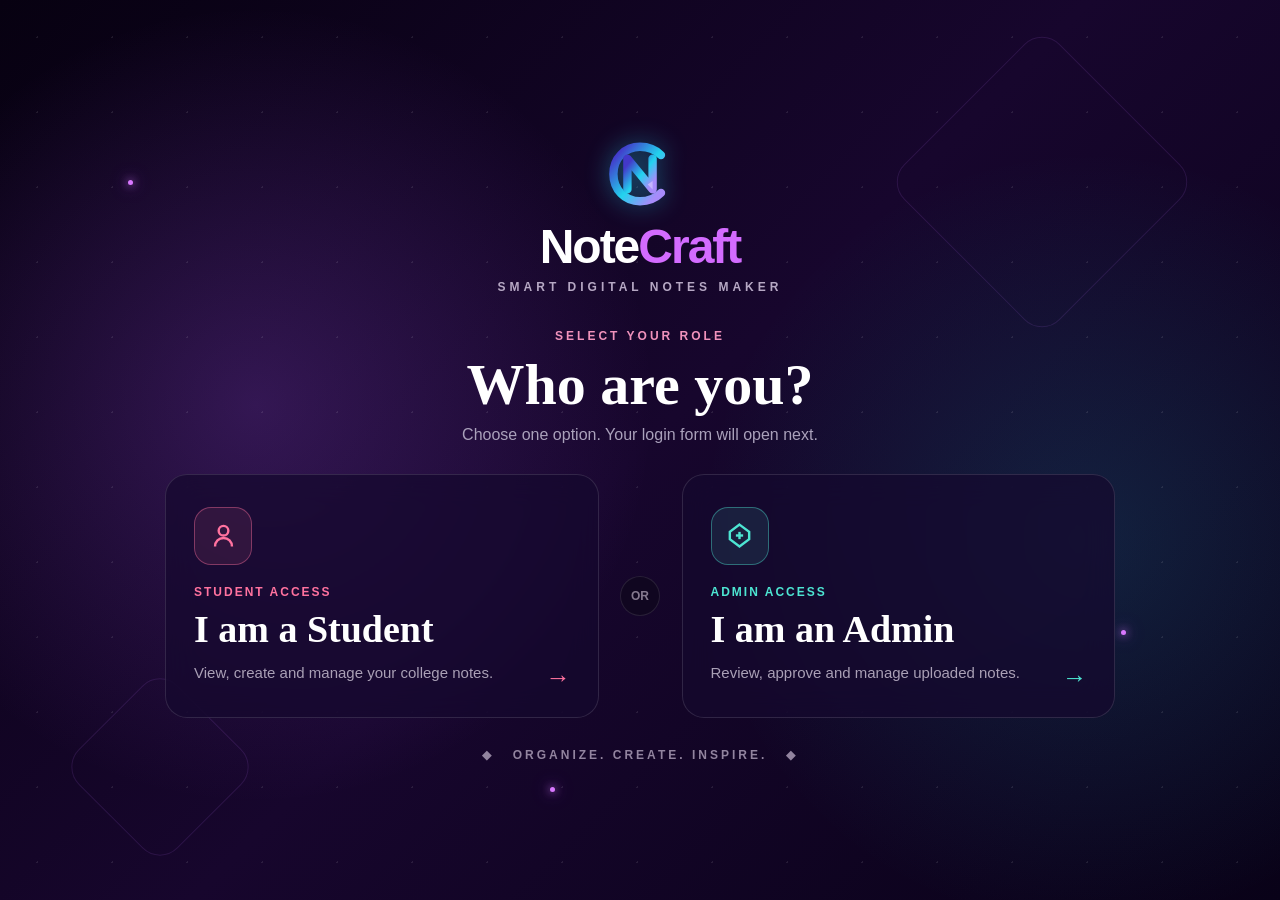
==== index.html @ 74c0f125 "Initial NoteCraft project" ====
<!DOCTYPE html>
<html lang="en">

<head>
    <meta charset="UTF-8">

    <meta
        name="viewport"
        content="width=device-width, initial-scale=1.0"
    >

    <title>NoteCraft - Select Role</title>

    <link rel="stylesheet" href="role.css">
</head>

<body>

    <div class="background">
        <span class="shape shape-one"></span>
        <span class="shape shape-two"></span>

        <span class="star star-one"></span>
        <span class="star star-two"></span>
        <span class="star star-three"></span>
    </div>

    <main class="role-page">

        <!-- Brand -->
        <header class="brand-section">

            <!-- Code-generated logo -->
            <svg
                class="brand-logo"
                viewBox="0 0 100 100"
                xmlns="http://www.w3.org/2000/svg"
                aria-label="NoteCraft logo"
            >
                <defs>
                    <linearGradient
                        id="brandGradient"
                        x1="10%"
                        y1="10%"
                        x2="90%"
                        y2="90%"
                    >
                        <stop
                            offset="0%"
                            stop-color="#4338ca"
                        />

                        <stop
                            offset="55%"
                            stop-color="#22d3ee"
                        />

                        <stop
                            offset="100%"
                            stop-color="#a78bfa"
                        />
                    </linearGradient>
                </defs>

                <!-- Letter C -->
                <path
                    d="
                        M80 23
                        C72 15 62 11 50 11
                        C28 11 12 28 12 50
                        C12 72 28 89 50 89
                        C63 89 73 84 80 77
                    "
                    fill="none"
                    stroke="url(#brandGradient)"
                    stroke-width="12"
                    stroke-linecap="round"
                />

                <!-- Letter N -->
                <path
                    d="
                        M32 72
                        V28
                        L68 72
                        V28
                    "
                    fill="none"
                    stroke="url(#brandGradient)"
                    stroke-width="12"
                    stroke-linecap="round"
                    stroke-linejoin="round"
                />

                <path
                    d="M61 65 L68 72 L68 60 Z"
                    fill="#c4b5fd"
                />
            </svg>

            <h1>
                Note<span>Craft</span>
            </h1>

            <p class="tagline">
                SMART DIGITAL NOTES MAKER
            </p>

        </header>

        <!-- Role selection -->
        <section class="role-section">

            <p class="small-title">
                SELECT YOUR ROLE
            </p>

            <h2>Who are you?</h2>

            <p class="description">
                Choose one option. Your login form will open next.
            </p>

            <div class="role-grid">

                <!-- Student -->
                <button
                    class="role-card student-card"
                    type="button"
                    data-role="student"
                >

                    <span class="role-icon">

                        <svg viewBox="0 0 24 24">
                            <circle
                                cx="12"
                                cy="8"
                                r="4"
                            ></circle>

                            <path
                                d="M5 21c0-4 3-7 7-7s7 3 7 7"
                            ></path>
                        </svg>

                    </span>

                    <span class="role-label">
                        STUDENT ACCESS
                    </span>

                    <h3>I am a Student</h3>

                    <p>
                        View, create and manage your college notes.
                    </p>

                    <span class="arrow">→</span>

                </button>

                <div class="or-divider">
                    <span>OR</span>
                </div>

                <!-- Admin -->
                <button
                    class="role-card admin-card"
                    type="button"
                    data-role="admin"
                >

                    <span class="role-icon">

                        <svg viewBox="0 0 24 24">
                            <path
                                d="M12 3l8 6v6l-8 6-8-6V9z"
                            ></path>

                            <path d="M9 12h6"></path>
                            <path d="M12 9v6"></path>
                        </svg>

                    </span>

                    <span class="role-label">
                        ADMIN ACCESS
                    </span>

                    <h3>I am an Admin</h3>

                    <p>
                        Review, approve and manage uploaded notes.
                    </p>

                    <span class="arrow">→</span>

                </button>

            </div>

        </section>

        <footer>
            ◆ &nbsp; ORGANIZE. CREATE. INSPIRE. &nbsp; ◆
        </footer>

    </main>

    <script src="role.js"></script>

</body>
</html>
---- role.css ----
* {
    margin: 0;
    padding: 0;
    box-sizing: border-box;
}

:root {
    --text: #ffffff;
    --muted: #aaa1bb;
    --student: #ff729f;
    --admin: #4de5d2;
}

body {
    min-height: 100vh;

    font-family: Arial, Helvetica, sans-serif;

    color: var(--text);

    background:
        radial-gradient(
            circle at 20% 45%,
            rgba(168, 85, 247, 0.23),
            transparent 35%
        ),
        radial-gradient(
            circle at 85% 60%,
            rgba(34, 211, 238, 0.14),
            transparent 32%
        ),
        linear-gradient(
            135deg,
            #070111,
            #17062d,
            #090218
        );

    overflow-x: hidden;
}

button {
    font: inherit;
}


/* Background */

.background {
    position: fixed;
    inset: 0;

    overflow: hidden;
    pointer-events: none;
}

.background::before {
    content: "";

    position: absolute;
    inset: 0;

    background-image:
        radial-gradient(
            circle,
            rgba(255, 255, 255, 0.8) 1px,
            transparent 1px
        );

    background-size: 75px 75px;

    opacity: 0.12;
}

.shape {
    position: absolute;

    width: 220px;
    height: 220px;

    border: 1px solid rgba(190, 120, 255, 0.13);
    border-radius: 25px;

    transform: rotate(45deg);
}

.shape-one {
    top: 8%;
    right: 10%;
}

.shape-two {
    width: 140px;
    height: 140px;

    bottom: 7%;
    left: 7%;
}

.star {
    position: absolute;

    width: 5px;
    height: 5px;

    border-radius: 50%;

    background: #d978ff;

    box-shadow:
        0 0 8px #d978ff,
        0 0 18px #a855f7;
}

.star-one {
    top: 20%;
    left: 10%;
}

.star-two {
    top: 70%;
    right: 12%;
}

.star-three {
    bottom: 12%;
    left: 43%;
}


/* Main page */

.role-page {
    position: relative;
    z-index: 1;

    min-height: 100vh;

    display: flex;
    flex-direction: column;
    justify-content: center;
    align-items: center;

    padding: 35px 20px;
}


/* Brand */

.brand-section {
    margin-bottom: 35px;
    text-align: center;
}

.brand-logo {
    display: block;

    width: 70px;
    height: 70px;

    margin: 0 auto 10px;

    filter:
        drop-shadow(
            0 0 12px
            rgba(34, 211, 238, 0.4)
        );
}

.brand-section h1 {
    font-size: clamp(34px, 5vw, 48px);
    letter-spacing: -2px;
}

.brand-section h1 span {
    color: #d36bff;
}

.tagline {
    margin-top: 6px;

    color: #b6a8c4;

    font-size: 12px;
    font-weight: bold;

    letter-spacing: 4px;
}


/* Role section */

.role-section {
    width: min(950px, 100%);
    text-align: center;
}

.small-title {
    color: #f092bc;

    font-size: 12px;
    font-weight: bold;

    letter-spacing: 3px;
}

.role-section h2 {
    margin-top: 8px;

    font-family: Georgia, "Times New Roman", serif;

    font-size: clamp(40px, 6vw, 58px);
}

.description {
    margin-top: 8px;

    color: var(--muted);
    font-size: 16px;
}


/* Cards */

.role-grid {
    margin-top: 30px;

    display: grid;
    grid-template-columns:
        minmax(0, 1fr)
        55px
        minmax(0, 1fr);

    align-items: center;
    gap: 14px;
}

.role-card {
    position: relative;

    min-height: 225px;

    padding: 32px 28px;

    color: white;
    text-align: left;

    background: rgba(22, 9, 46, 0.72);

    border: 1px solid rgba(255, 255, 255, 0.12);
    border-radius: 22px;

    backdrop-filter: blur(15px);

    cursor: pointer;

    transition:
        transform 0.25s ease,
        border-color 0.25s ease,
        box-shadow 0.25s ease;
}

.role-card:hover {
    transform: translateY(-7px);
}

.student-card:hover {
    border-color: rgba(255, 114, 159, 0.7);

    box-shadow:
        0 18px 45px
        rgba(255, 70, 140, 0.16);
}

.admin-card:hover {
    border-color: rgba(77, 229, 210, 0.7);

    box-shadow:
        0 18px 45px
        rgba(77, 229, 210, 0.14);
}

.role-icon {
    width: 58px;
    height: 58px;

    display: grid;
    place-items: center;

    margin-bottom: 20px;

    border-radius: 17px;
}

.role-icon svg {
    width: 29px;
    height: 29px;

    fill: none;
    stroke: currentColor;
    stroke-width: 2;
}

.student-card .role-icon {
    color: var(--student);

    background: rgba(255, 114, 159, 0.1);
    border: 1px solid rgba(255, 114, 159, 0.4);
}

.admin-card .role-icon {
    color: var(--admin);

    background: rgba(77, 229, 210, 0.1);
    border: 1px solid rgba(77, 229, 210, 0.4);
}

.role-label {
    display: block;

    margin-bottom: 8px;

    font-size: 12px;
    font-weight: bold;

    letter-spacing: 2px;
}

.student-card .role-label {
    color: var(--student);
}

.admin-card .role-label {
    color: var(--admin);
}

.role-card h3 {
    margin-bottom: 10px;

    font-family: Georgia, "Times New Roman", serif;

    font-size: clamp(28px, 4vw, 38px);
}

.role-card p {
    color: #aaa0b6;

    font-size: 15px;
    line-height: 1.6;
}

.arrow {
    position: absolute;

    right: 27px;
    bottom: 25px;

    font-size: 25px;

    transition: transform 0.25s ease;
}

.student-card .arrow {
    color: var(--student);
}

.admin-card .arrow {
    color: var(--admin);
}

.role-card:hover .arrow {
    transform: translateX(7px);
}


/* OR circle */

.or-divider {
    display: flex;
    justify-content: center;
}

.or-divider span {
    width: 40px;
    height: 40px;

    display: grid;
    place-items: center;

    color: #85798f;
    background: #100620;

    border: 1px solid rgba(255, 255, 255, 0.1);
    border-radius: 50%;

    font-size: 12px;
    font-weight: bold;
}


/* Footer */

footer {
    margin-top: 30px;

    color: #92849f;

    font-size: 12px;
    font-weight: bold;

    letter-spacing: 3px;
}


/* Closing animation */

body.page-exit .role-page {
    opacity: 0;
    transform: scale(0.97);

    transition:
        opacity 0.28s ease,
        transform 0.28s ease;
}


/* Mobile */

@media (max-width: 720px) {
    .role-page {
        justify-content: flex-start;
        padding-top: 35px;
    }

    .brand-section {
        margin-bottom: 28px;
    }

    .role-grid {
        grid-template-columns: 1fr;
    }

    .or-divider {
        height: 42px;
        align-items: center;
    }

    .role-card {
        min-height: 210px;
    }

    footer {
        text-align: center;
        line-height: 1.8;
    }
}
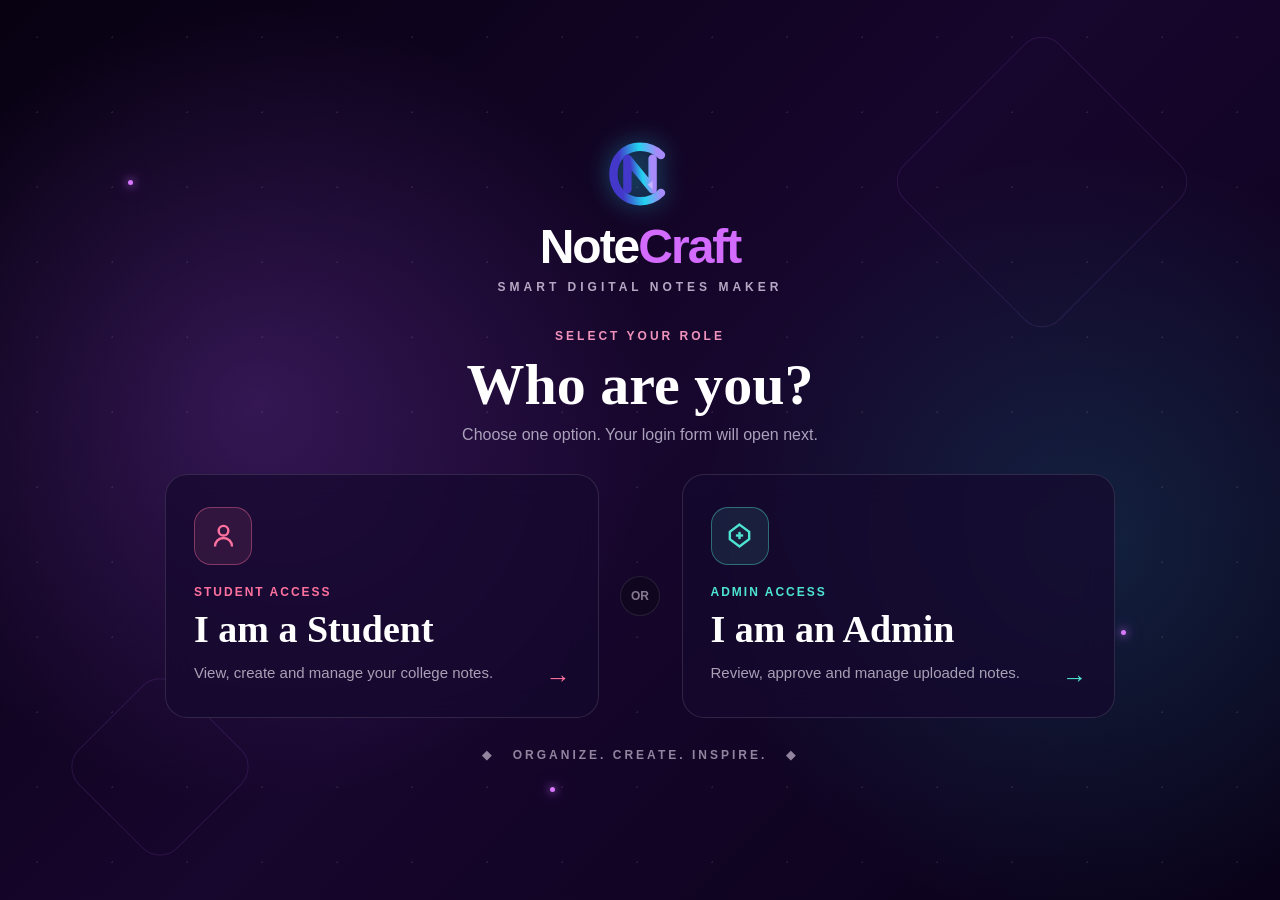
==== commit 5eceef4e: "Add files via upload" ====
--- a/index.html
+++ b/index.html
@@ -1,214 +1,215 @@
-<!DOCTYPE html>
-<html lang="en">
-
-<head>
-    <meta charset="UTF-8">
-
-    <meta
-        name="viewport"
-        content="width=device-width, initial-scale=1.0"
-    >
-
-    <title>NoteCraft - Select Role</title>
-
-    <link rel="stylesheet" href="role.css">
-</head>
-
-<body>
-
-    <div class="background">
-        <span class="shape shape-one"></span>
-        <span class="shape shape-two"></span>
-
-        <span class="star star-one"></span>
-        <span class="star star-two"></span>
-        <span class="star star-three"></span>
-    </div>
-
-    <main class="role-page">
-
-        <!-- Brand -->
-        <header class="brand-section">
-
-            <!-- Code-generated logo -->
-            <svg
-                class="brand-logo"
-                viewBox="0 0 100 100"
-                xmlns="http://www.w3.org/2000/svg"
-                aria-label="NoteCraft logo"
-            >
-                <defs>
-                    <linearGradient
-                        id="brandGradient"
-                        x1="10%"
-                        y1="10%"
-                        x2="90%"
-                        y2="90%"
-                    >
-                        <stop
-                            offset="0%"
-                            stop-color="#4338ca"
-                        />
-
-                        <stop
-                            offset="55%"
-                            stop-color="#22d3ee"
-                        />
-
-                        <stop
-                            offset="100%"
-                            stop-color="#a78bfa"
-                        />
-                    </linearGradient>
-                </defs>
-
-                <!-- Letter C -->
-                <path
-                    d="
-                        M80 23
-                        C72 15 62 11 50 11
-                        C28 11 12 28 12 50
-                        C12 72 28 89 50 89
-                        C63 89 73 84 80 77
-                    "
-                    fill="none"
-                    stroke="url(#brandGradient)"
-                    stroke-width="12"
-                    stroke-linecap="round"
-                />
-
-                <!-- Letter N -->
-                <path
-                    d="
-                        M32 72
-                        V28
-                        L68 72
-                        V28
-                    "
-                    fill="none"
-                    stroke="url(#brandGradient)"
-                    stroke-width="12"
-                    stroke-linecap="round"
-                    stroke-linejoin="round"
-                />
-
-                <path
-                    d="M61 65 L68 72 L68 60 Z"
-                    fill="#c4b5fd"
-                />
-            </svg>
-
-            <h1>
-                Note<span>Craft</span>
-            </h1>
-
-            <p class="tagline">
-                SMART DIGITAL NOTES MAKER
-            </p>
-
-        </header>
-
-        <!-- Role selection -->
-        <section class="role-section">
-
-            <p class="small-title">
-                SELECT YOUR ROLE
-            </p>
-
-            <h2>Who are you?</h2>
-
-            <p class="description">
-                Choose one option. Your login form will open next.
-            </p>
-
-            <div class="role-grid">
-
-                <!-- Student -->
-                <button
-                    class="role-card student-card"
-                    type="button"
-                    data-role="student"
-                >
-
-                    <span class="role-icon">
-
-                        <svg viewBox="0 0 24 24">
-                            <circle
-                                cx="12"
-                                cy="8"
-                                r="4"
-                            ></circle>
-
-                            <path
-                                d="M5 21c0-4 3-7 7-7s7 3 7 7"
-                            ></path>
-                        </svg>
-
-                    </span>
-
-                    <span class="role-label">
-                        STUDENT ACCESS
-                    </span>
-
-                    <h3>I am a Student</h3>
-
-                    <p>
-                        View, create and manage your college notes.
-                    </p>
-
-                    <span class="arrow">→</span>
-
-                </button>
-
-                <div class="or-divider">
-                    <span>OR</span>
-                </div>
-
-                <!-- Admin -->
-                <button
-                    class="role-card admin-card"
-                    type="button"
-                    data-role="admin"
-                >
-
-                    <span class="role-icon">
-
-                        <svg viewBox="0 0 24 24">
-                            <path
-                                d="M12 3l8 6v6l-8 6-8-6V9z"
-                            ></path>
-
-                            <path d="M9 12h6"></path>
-                            <path d="M12 9v6"></path>
-                        </svg>
-
-                    </span>
-
-                    <span class="role-label">
-                        ADMIN ACCESS
-                    </span>
-
-                    <h3>I am an Admin</h3>
-
-                    <p>
-                        Review, approve and manage uploaded notes.
-                    </p>
-
-                    <span class="arrow">→</span>
-
-                </button>
-
-            </div>
-
-        </section>
-
-        <footer>
-            ◆ &nbsp; ORGANIZE. CREATE. INSPIRE. &nbsp; ◆
-        </footer>
-
-    </main>
-
-    <script src="role.js"></script>
-
-</body>
+<!DOCTYPE html>
+<html lang="en">
+
+<head>
+    <meta charset="UTF-8">
+
+    <meta
+        name="viewport"
+        content="width=device-width, initial-scale=1.0"
+    >
+
+    <title>NoteCraft - Select Role</title>
+
+    <link rel="stylesheet" href="role.css">
+    <link rel="stylesheet" href="button-animation.css">
+<script src="button-animation.js" defer></script>
+</head>
+
+<body>
+
+    <div class="background">
+        <span class="shape shape-one"></span>
+        <span class="shape shape-two"></span>
+
+        <span class="star star-one"></span>
+        <span class="star star-two"></span>
+        <span class="star star-three"></span>
+    </div>
+
+    <main class="role-page">
+
+        <!-- Brand -->
+        <header class="brand-section">
+
+            <!-- Code-generated logo -->
+            <svg
+                class="brand-logo"
+                viewBox="0 0 100 100"
+                xmlns="http://www.w3.org/2000/svg"
+                aria-label="NoteCraft logo"
+            >
+                <defs>
+                    <linearGradient
+                        id="brandGradient"
+                        x1="10%"
+                        y1="10%"
+                        x2="90%"
+                    >
+                        <stop
+                            offset="0%"
+                            stop-color="#4338ca"
+                        />
+
+                        <stop
+                            offset="55%"
+                            stop-color="#22d3ee"
+                        />
+
+                        <stop
+                            offset="100%"
+                            stop-color="#a78bfa"
+                        />
+                    </linearGradient>
+                </defs>
+
+                <!-- Letter C -->
+                <path
+                    d="
+                        M80 23
+                        C72 15 62 11 50 11
+                        C28 11 12 28 12 50
+                        C12 72 28 89 50 89
+                        C63 89 73 84 80 77
+                    "
+                    fill="none"
+                    stroke="url(#brandGradient)"
+                    stroke-width="12"
+                    stroke-linecap="round"
+                />
+
+                <!-- Letter N -->
+                <path
+                    d="
+                        M32 72
+                        V28
+                        L68 72
+                        V28
+                    "
+                    fill="none"
+                    stroke="url(#brandGradient)"
+                    stroke-width="12"
+                    stroke-linecap="round"
+                    stroke-linejoin="round"
+                />
+
+                <path
+                    d="M61 65 L68 72 L68 60 Z"
+                    fill="#c4b5fd"
+                />
+            </svg>
+
+            <h1>
+                Note<span>Craft</span>
+            </h1>
+
+            <p class="tagline">
+                SMART DIGITAL NOTES MAKER
+            </p>
+
+        </header>
+
+        <!-- Role selection -->
+        <section class="role-section">
+
+            <p class="small-title">
+                SELECT YOUR ROLE
+            </p>
+
+            <h2>Who are you?</h2>
+
+            <p class="description">
+                Choose one option. Your login form will open next.
+            </p>
+
+            <div class="role-grid">
+
+                <!-- Student -->
+                <button
+                    class="role-card student-card"
+                    type="button"
+                    data-role="student"
+                >
+
+                    <span class="role-icon">
+
+                        <svg viewBox="0 0 24 24">
+                            <circle
+                                cx="12"
+                                cy="8"
+                                r="4"
+                            ></circle>
+
+                            <path
+                                d="M5 21c0-4 3-7 7-7s7 3 7 7"
+                            ></path>
+                        </svg>
+
+                    </span>
+
+                    <span class="role-label">
+                        STUDENT ACCESS
+                    </span>
+
+                    <h3>I am a Student</h3>
+
+                    <p>
+                        View, create and manage your college notes.
+                    </p>
+
+                    <span class="arrow">→</span>
+
+                </button>
+
+                <div class="or-divider">
+                    <span>OR</span>
+                </div>
+
+                <!-- Admin -->
+                <button
+                    class="role-card admin-card"
+                    type="button"
+                    data-role="admin"
+                >
+
+                    <span class="role-icon">
+
+                        <svg viewBox="0 0 24 24">
+                            <path
+                                d="M12 3l8 6v6l-8 6-8-6V9z"
+                            ></path>
+
+                            <path d="M9 12h6"></path>
+                            <path d="M12 9v6"></path>
+                        </svg>
+
+                    </span>
+
+                    <span class="role-label">
+                        ADMIN ACCESS
+                    </span>
+
+                    <h3>I am an Admin</h3>
+
+                    <p>
+                        Review, approve and manage uploaded notes.
+                    </p>
+
+                    <span class="arrow">→</span>
+
+                </button>
+
+            </div>
+
+        </section>
+
+        <footer>
+            ◆ &nbsp; ORGANIZE. CREATE. INSPIRE. &nbsp; ◆
+        </footer>
+
+    </main>
+
+    <script src="role.js"></script>
+
+</body>
 </html>
--- a/role.css
+++ b/role.css
@@ -1,456 +1,456 @@
-* {
-    margin: 0;
-    padding: 0;
-    box-sizing: border-box;
-}
-
-:root {
-    --text: #ffffff;
-    --muted: #aaa1bb;
-    --student: #ff729f;
-    --admin: #4de5d2;
-}
-
-body {
-    min-height: 100vh;
-
-    font-family: Arial, Helvetica, sans-serif;
-
-    color: var(--text);
-
-    background:
-        radial-gradient(
-            circle at 20% 45%,
-            rgba(168, 85, 247, 0.23),
-            transparent 35%
-        ),
-        radial-gradient(
-            circle at 85% 60%,
-            rgba(34, 211, 238, 0.14),
-            transparent 32%
-        ),
-        linear-gradient(
-            135deg,
-            #070111,
-            #17062d,
-            #090218
-        );
-
-    overflow-x: hidden;
-}
-
-button {
-    font: inherit;
-}
-
-
-/* Background */
-
-.background {
-    position: fixed;
-    inset: 0;
-
-    overflow: hidden;
-    pointer-events: none;
-}
-
-.background::before {
-    content: "";
-
-    position: absolute;
-    inset: 0;
-
-    background-image:
-        radial-gradient(
-            circle,
-            rgba(255, 255, 255, 0.8) 1px,
-            transparent 1px
-        );
-
-    background-size: 75px 75px;
-
-    opacity: 0.12;
-}
-
-.shape {
-    position: absolute;
-
-    width: 220px;
-    height: 220px;
-
-    border: 1px solid rgba(190, 120, 255, 0.13);
-    border-radius: 25px;
-
-    transform: rotate(45deg);
-}
-
-.shape-one {
-    top: 8%;
-    right: 10%;
-}
-
-.shape-two {
-    width: 140px;
-    height: 140px;
-
-    bottom: 7%;
-    left: 7%;
-}
-
-.star {
-    position: absolute;
-
-    width: 5px;
-    height: 5px;
-
-    border-radius: 50%;
-
-    background: #d978ff;
-
-    box-shadow:
-        0 0 8px #d978ff,
-        0 0 18px #a855f7;
-}
-
-.star-one {
-    top: 20%;
-    left: 10%;
-}
-
-.star-two {
-    top: 70%;
-    right: 12%;
-}
-
-.star-three {
-    bottom: 12%;
-    left: 43%;
-}
-
-
-/* Main page */
-
-.role-page {
-    position: relative;
-    z-index: 1;
-
-    min-height: 100vh;
-
-    display: flex;
-    flex-direction: column;
-    justify-content: center;
-    align-items: center;
-
-    padding: 35px 20px;
-}
-
-
-/* Brand */
-
-.brand-section {
-    margin-bottom: 35px;
-    text-align: center;
-}
-
-.brand-logo {
-    display: block;
-
-    width: 70px;
-    height: 70px;
-
-    margin: 0 auto 10px;
-
-    filter:
-        drop-shadow(
-            0 0 12px
-            rgba(34, 211, 238, 0.4)
-        );
-}
-
-.brand-section h1 {
-    font-size: clamp(34px, 5vw, 48px);
-    letter-spacing: -2px;
-}
-
-.brand-section h1 span {
-    color: #d36bff;
-}
-
-.tagline {
-    margin-top: 6px;
-
-    color: #b6a8c4;
-
-    font-size: 12px;
-    font-weight: bold;
-
-    letter-spacing: 4px;
-}
-
-
-/* Role section */
-
-.role-section {
-    width: min(950px, 100%);
-    text-align: center;
-}
-
-.small-title {
-    color: #f092bc;
-
-    font-size: 12px;
-    font-weight: bold;
-
-    letter-spacing: 3px;
-}
-
-.role-section h2 {
-    margin-top: 8px;
-
-    font-family: Georgia, "Times New Roman", serif;
-
-    font-size: clamp(40px, 6vw, 58px);
-}
-
-.description {
-    margin-top: 8px;
-
-    color: var(--muted);
-    font-size: 16px;
-}
-
-
-/* Cards */
-
-.role-grid {
-    margin-top: 30px;
-
-    display: grid;
-    grid-template-columns:
-        minmax(0, 1fr)
-        55px
-        minmax(0, 1fr);
-
-    align-items: center;
-    gap: 14px;
-}
-
-.role-card {
-    position: relative;
-
-    min-height: 225px;
-
-    padding: 32px 28px;
-
-    color: white;
-    text-align: left;
-
-    background: rgba(22, 9, 46, 0.72);
-
-    border: 1px solid rgba(255, 255, 255, 0.12);
-    border-radius: 22px;
-
-    backdrop-filter: blur(15px);
-
-    cursor: pointer;
-
-    transition:
-        transform 0.25s ease,
-        border-color 0.25s ease,
-        box-shadow 0.25s ease;
-}
-
-.role-card:hover {
-    transform: translateY(-7px);
-}
-
-.student-card:hover {
-    border-color: rgba(255, 114, 159, 0.7);
-
-    box-shadow:
-        0 18px 45px
-        rgba(255, 70, 140, 0.16);
-}
-
-.admin-card:hover {
-    border-color: rgba(77, 229, 210, 0.7);
-
-    box-shadow:
-        0 18px 45px
-        rgba(77, 229, 210, 0.14);
-}
-
-.role-icon {
-    width: 58px;
-    height: 58px;
-
-    display: grid;
-    place-items: center;
-
-    margin-bottom: 20px;
-
-    border-radius: 17px;
-}
-
-.role-icon svg {
-    width: 29px;
-    height: 29px;
-
-    fill: none;
-    stroke: currentColor;
-    stroke-width: 2;
-}
-
-.student-card .role-icon {
-    color: var(--student);
-
-    background: rgba(255, 114, 159, 0.1);
-    border: 1px solid rgba(255, 114, 159, 0.4);
-}
-
-.admin-card .role-icon {
-    color: var(--admin);
-
-    background: rgba(77, 229, 210, 0.1);
-    border: 1px solid rgba(77, 229, 210, 0.4);
-}
-
-.role-label {
-    display: block;
-
-    margin-bottom: 8px;
-
-    font-size: 12px;
-    font-weight: bold;
-
-    letter-spacing: 2px;
-}
-
-.student-card .role-label {
-    color: var(--student);
-}
-
-.admin-card .role-label {
-    color: var(--admin);
-}
-
-.role-card h3 {
-    margin-bottom: 10px;
-
-    font-family: Georgia, "Times New Roman", serif;
-
-    font-size: clamp(28px, 4vw, 38px);
-}
-
-.role-card p {
-    color: #aaa0b6;
-
-    font-size: 15px;
-    line-height: 1.6;
-}
-
-.arrow {
-    position: absolute;
-
-    right: 27px;
-    bottom: 25px;
-
-    font-size: 25px;
-
-    transition: transform 0.25s ease;
-}
-
-.student-card .arrow {
-    color: var(--student);
-}
-
-.admin-card .arrow {
-    color: var(--admin);
-}
-
-.role-card:hover .arrow {
-    transform: translateX(7px);
-}
-
-
-/* OR circle */
-
-.or-divider {
-    display: flex;
-    justify-content: center;
-}
-
-.or-divider span {
-    width: 40px;
-    height: 40px;
-
-    display: grid;
-    place-items: center;
-
-    color: #85798f;
-    background: #100620;
-
-    border: 1px solid rgba(255, 255, 255, 0.1);
-    border-radius: 50%;
-
-    font-size: 12px;
-    font-weight: bold;
-}
-
-
-/* Footer */
-
-footer {
-    margin-top: 30px;
-
-    color: #92849f;
-
-    font-size: 12px;
-    font-weight: bold;
-
-    letter-spacing: 3px;
-}
-
-
-/* Closing animation */
-
-body.page-exit .role-page {
-    opacity: 0;
-    transform: scale(0.97);
-
-    transition:
-        opacity 0.28s ease,
-        transform 0.28s ease;
-}
-
-
-/* Mobile */
-
-@media (max-width: 720px) {
-    .role-page {
-        justify-content: flex-start;
-        padding-top: 35px;
-    }
-
-    .brand-section {
-        margin-bottom: 28px;
-    }
-
-    .role-grid {
-        grid-template-columns: 1fr;
-    }
-
-    .or-divider {
-        height: 42px;
-        align-items: center;
-    }
-
-    .role-card {
-        min-height: 210px;
-    }
-
-    footer {
-        text-align: center;
-        line-height: 1.8;
-    }
+* {
+    margin: 0;
+    padding: 0;
+    box-sizing: border-box;
+}
+
+:root {
+    --text: #ffffff;
+    --muted: #aaa1bb;
+    --student: #ff729f;
+    --admin: #4de5d2;
+}
+
+body {
+    min-height: 100vh;
+
+    font-family: Arial, Helvetica, sans-serif;
+
+    color: var(--text);
+
+    background:
+        radial-gradient(
+            circle at 20% 45%,
+            rgba(168, 85, 247, 0.23),
+            transparent 35%
+        ),
+        radial-gradient(
+            circle at 85% 60%,
+            rgba(34, 211, 238, 0.14),
+            transparent 32%
+        ),
+        linear-gradient(
+            135deg,
+            #070111,
+            #17062d,
+            #090218
+        );
+
+    overflow-x: hidden;
+}
+
+button {
+    font: inherit;
+}
+
+
+/* Background */
+
+.background {
+    position: fixed;
+    inset: 0;
+
+    overflow: hidden;
+    pointer-events: none;
+}
+
+.background::before {
+    content: "";
+
+    position: absolute;
+    inset: 0;
+
+    background-image:
+        radial-gradient(
+            circle,
+            rgba(255, 255, 255, 0.8) 1px,
+            transparent 1px
+        );
+
+    background-size: 75px 75px;
+
+    opacity: 0.12;
+}
+
+.shape {
+    position: absolute;
+
+    width: 220px;
+    height: 220px;
+
+    border: 1px solid rgba(190, 120, 255, 0.13);
+    border-radius: 25px;
+
+    transform: rotate(45deg);
+}
+
+.shape-one {
+    top: 8%;
+    right: 10%;
+}
+
+.shape-two {
+    width: 140px;
+    height: 140px;
+
+    bottom: 7%;
+    left: 7%;
+}
+
+.star {
+    position: absolute;
+
+    width: 5px;
+    height: 5px;
+
+    border-radius: 50%;
+
+    background: #d978ff;
+
+    box-shadow:
+        0 0 8px #d978ff,
+        0 0 18px #a855f7;
+}
+
+.star-one {
+    top: 20%;
+    left: 10%;
+}
+
+.star-two {
+    top: 70%;
+    right: 12%;
+}
+
+.star-three {
+    bottom: 12%;
+    left: 43%;
+}
+
+
+/* Main page */
+
+.role-page {
+    position: relative;
+    z-index: 1;
+
+    min-height: 100vh;
+
+    display: flex;
+    flex-direction: column;
+    justify-content: center;
+    align-items: center;
+
+    padding: 35px 20px;
+}
+
+
+/* Brand */
+
+.brand-section {
+    margin-bottom: 35px;
+    text-align: center;
+}
+
+.brand-logo {
+    display: block;
+
+    width: 70px;
+    height: 70px;
+
+    margin: 0 auto 10px;
+
+    filter:
+        drop-shadow(
+            0 0 12px
+            rgba(34, 211, 238, 0.4)
+        );
+}
+
+.brand-section h1 {
+    font-size: clamp(34px, 5vw, 48px);
+    letter-spacing: -2px;
+}
+
+.brand-section h1 span {
+    color: #d36bff;
+}
+
+.tagline {
+    margin-top: 6px;
+
+    color: #b6a8c4;
+
+    font-size: 12px;
+    font-weight: bold;
+
+    letter-spacing: 4px;
+}
+
+
+/* Role section */
+
+.role-section {
+    width: min(950px, 100%);
+    text-align: center;
+}
+
+.small-title {
+    color: #f092bc;
+
+    font-size: 12px;
+    font-weight: bold;
+
+    letter-spacing: 3px;
+}
+
+.role-section h2 {
+    margin-top: 8px;
+
+    font-family: Georgia, "Times New Roman", serif;
+
+    font-size: clamp(40px, 6vw, 58px);
+}
+
+.description {
+    margin-top: 8px;
+
+    color: var(--muted);
+    font-size: 16px;
+}
+
+
+/* Cards */
+
+.role-grid {
+    margin-top: 30px;
+
+    display: grid;
+    grid-template-columns:
+        minmax(0, 1fr)
+        55px
+        minmax(0, 1fr);
+
+    align-items: center;
+    gap: 14px;
+}
+
+.role-card {
+    position: relative;
+
+    min-height: 225px;
+
+    padding: 32px 28px;
+
+    color: white;
+    text-align: left;
+
+    background: rgba(22, 9, 46, 0.72);
+
+    border: 1px solid rgba(255, 255, 255, 0.12);
+    border-radius: 22px;
+
+    backdrop-filter: blur(15px);
+
+    cursor: pointer;
+
+    transition:
+        transform 0.25s ease,
+        border-color 0.25s ease,
+        box-shadow 0.25s ease;
+}
+
+.role-card:hover {
+    transform: translateY(-7px);
+}
+
+.student-card:hover {
+    border-color: rgba(255, 114, 159, 0.7);
+
+    box-shadow:
+        0 18px 45px
+        rgba(255, 70, 140, 0.16);
+}
+
+.admin-card:hover {
+    border-color: rgba(77, 229, 210, 0.7);
+
+    box-shadow:
+        0 18px 45px
+        rgba(77, 229, 210, 0.14);
+}
+
+.role-icon {
+    width: 58px;
+    height: 58px;
+
+    display: grid;
+    place-items: center;
+
+    margin-bottom: 20px;
+
+    border-radius: 17px;
+}
+
+.role-icon svg {
+    width: 29px;
+    height: 29px;
+
+    fill: none;
+    stroke: currentColor;
+    stroke-width: 2;
+}
+
+.student-card .role-icon {
+    color: var(--student);
+
+    background: rgba(255, 114, 159, 0.1);
+    border: 1px solid rgba(255, 114, 159, 0.4);
+}
+
+.admin-card .role-icon {
+    color: var(--admin);
+
+    background: rgba(77, 229, 210, 0.1);
+    border: 1px solid rgba(77, 229, 210, 0.4);
+}
+
+.role-label {
+    display: block;
+
+    margin-bottom: 8px;
+
+    font-size: 12px;
+    font-weight: bold;
+
+    letter-spacing: 2px;
+}
+
+.student-card .role-label {
+    color: var(--student);
+}
+
+.admin-card .role-label {
+    color: var(--admin);
+}
+
+.role-card h3 {
+    margin-bottom: 10px;
+
+    font-family: Georgia, "Times New Roman", serif;
+
+    font-size: clamp(28px, 4vw, 38px);
+}
+
+.role-card p {
+    color: #aaa0b6;
+
+    font-size: 15px;
+    line-height: 1.6;
+}
+
+.arrow {
+    position: absolute;
+
+    right: 27px;
+    bottom: 25px;
+
+    font-size: 25px;
+
+    transition: transform 0.25s ease;
+}
+
+.student-card .arrow {
+    color: var(--student);
+}
+
+.admin-card .arrow {
+    color: var(--admin);
+}
+
+.role-card:hover .arrow {
+    transform: translateX(7px);
+}
+
+
+/* OR circle */
+
+.or-divider {
+    display: flex;
+    justify-content: center;
+}
+
+.or-divider span {
+    width: 40px;
+    height: 40px;
+
+    display: grid;
+    place-items: center;
+
+    color: #85798f;
+    background: #100620;
+
+    border: 1px solid rgba(255, 255, 255, 0.1);
+    border-radius: 50%;
+
+    font-size: 12px;
+    font-weight: bold;
+}
+
+
+/* Footer */
+
+footer {
+    margin-top: 30px;
+
+    color: #92849f;
+
+    font-size: 12px;
+    font-weight: bold;
+
+    letter-spacing: 3px;
+}
+
+
+/* Closing animation */
+
+body.page-exit .role-page {
+    opacity: 0;
+    transform: scale(0.97);
+
+    transition:
+        opacity 0.28s ease,
+        transform 0.28s ease;
+}
+
+
+/* Mobile */
+
+@media (max-width: 720px) {
+    .role-page {
+        justify-content: flex-start;
+        padding-top: 35px;
+    }
+
+    .brand-section {
+        margin-bottom: 28px;
+    }
+
+    .role-grid {
+        grid-template-columns: 1fr;
+    }
+
+    .or-divider {
+        height: 42px;
+        align-items: center;
+    }
+
+    .role-card {
+        min-height: 210px;
+    }
+
+    footer {
+        text-align: center;
+        line-height: 1.8;
+    }
 }
--- a/button-animation.css
+++ b/button-animation.css
@@ -0,0 +1,32 @@
+/* Common button animation */
+@keyframes notecraft-glow-focus {
+    0% {
+        transform: scale(0.96);
+        box-shadow: 0 0 0 0 rgba(195, 83, 255, 0.6);
+    }
+
+    40% {
+        transform: scale(1.025);
+        box-shadow: 0 0 0 7px rgba(195, 83, 255, 0.2);
+    }
+
+    100% {
+        transform: scale(1);
+        box-shadow: 0 0 0 13px rgba(195, 83, 255, 0);
+    }
+}
+
+.nc-click-glow {
+    animation: notecraft-glow-focus 600ms ease-out;
+}
+
+/* Allow ordinary links to animate */
+a.nc-click-glow {
+    display: inline-block;
+}
+
+@media (prefers-reduced-motion: reduce) {
+    .nc-click-glow {
+        animation: none;
+    }
+}
